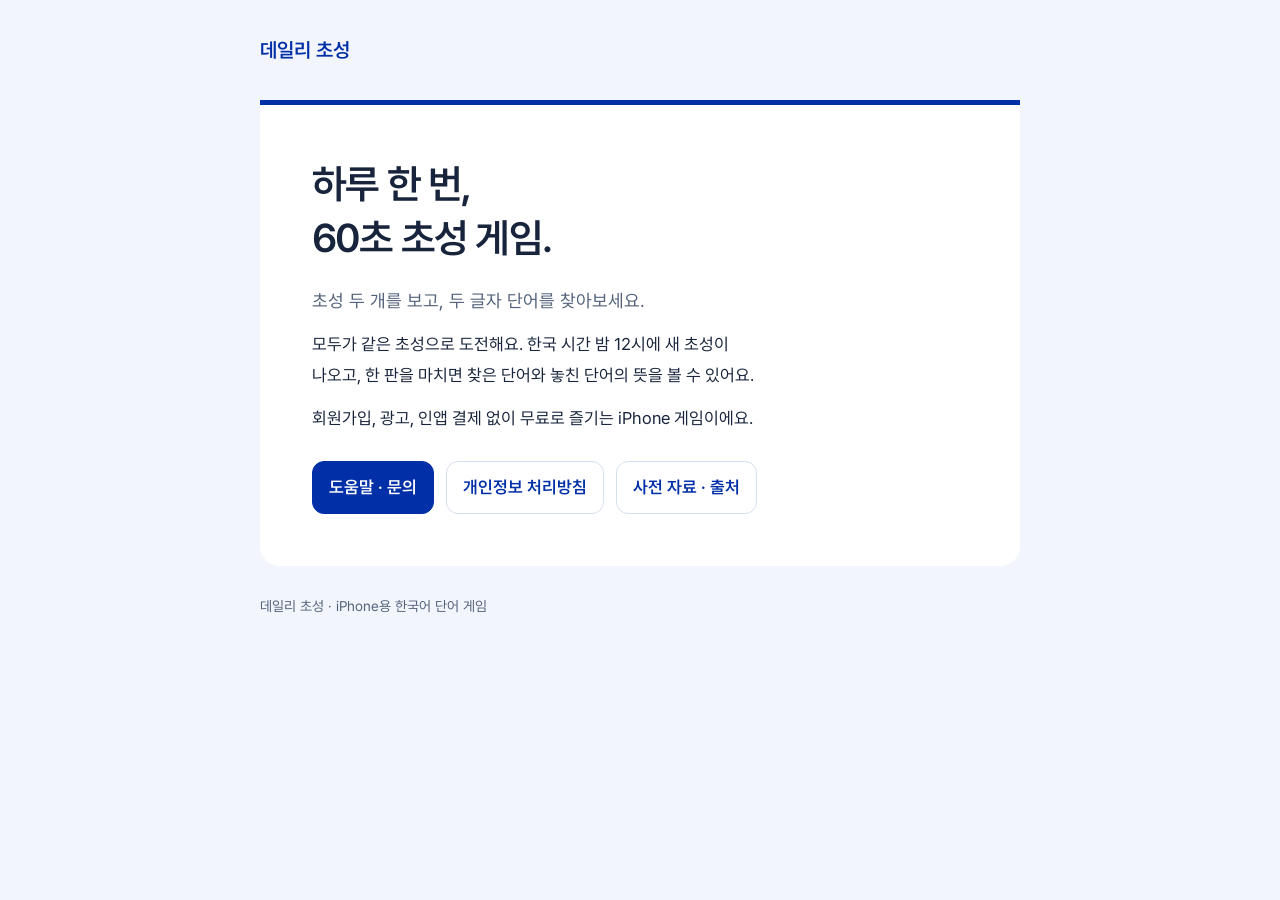
==== index.html @ 5c8cd827 "feat: publish app support and dictionary pages Agent: codex" ====
<!doctype html>
<html lang="ko"><head><meta charset="utf-8"><meta name="viewport" content="width=device-width,initial-scale=1"><title>데일리 초성</title><meta name="description" content="하루 한 번, 60초 동안 초성에 맞는 두 글자 단어를 찾는 iPhone 게임."><link rel="stylesheet" href="style.css"></head>
<body><header><a href="index.html">데일리 초성</a></header><main>
<h1>하루 한 번,<br>60초 초성 게임.</h1>
<p class="lead">초성 두 개를 보고, 두 글자 단어를 찾아보세요.</p>
<p>모두가 같은 초성으로 도전해요. 한국 시간 밤 12시에 새 초성이 나오고, 한 판을 마치면 찾은 단어와 놓친 단어의 뜻을 볼 수 있어요.</p>
<p>회원가입, 광고, 인앱 결제 없이 무료로 즐기는 iPhone 게임이에요.</p>
<nav class="actions" aria-label="안내"><a class="button primary" href="support.html">도움말 · 문의</a><a class="button" href="privacy.html">개인정보 처리방침</a><a class="button" href="credits.html">사전 자료 · 출처</a></nav>
</main><footer>데일리 초성 · iPhone용 한국어 단어 게임</footer></body></html>
---- style.css ----
@font-face { font-family: Pretendard; src: url('assets/Pretendard-Regular.otf') format('opentype'); font-weight: 400; font-display: swap; }
@font-face { font-family: Pretendard; src: url('assets/Pretendard-SemiBold.otf') format('opentype'); font-weight: 600 900; font-display: swap; }
:root { color-scheme: light dark; --blue: #002fa7; --ink: #18243c; --muted: #52617a; --paper: #fff; --back: #f2f5fb; --line: #d6dfed; }
* { box-sizing: border-box; }
body { margin: 0; background: var(--back); color: var(--ink); font: 17px/1.8 Pretendard, -apple-system, sans-serif; word-break: keep-all; overflow-wrap: anywhere; }
header, main, footer { width: min(760px, calc(100% - 40px)); margin-inline: auto; }
header { padding-block: 32px; }
header a { color: var(--blue); text-decoration: none; font-size: 20px; font-weight: 600; }
main { background: var(--paper); padding: clamp(24px, 5vw, 52px); border-top: 5px solid var(--blue); border-radius: 0 0 20px 20px; }
h1 { margin: 0 0 20px; font-size: clamp(29px, 5vw, 40px); line-height: 1.35; letter-spacing: -.045em; text-wrap: balance; }
h2 { margin: 36px 0 12px; font-size: 22px; line-height: 1.5; }
h3 { font-size: 18px; margin: 24px 0 8px; }
p, ul, ol, dl { margin: 12px 0; }
p { text-wrap: balance; }
ul, ol { padding-left: 22px; }
li + li { margin-top: 7px; }
a { color: var(--blue); text-underline-offset: 4px; }
a:focus-visible { outline: 3px solid var(--blue); outline-offset: 5px; }
.lead { color: var(--muted); font-size: 18px; }
.button { display: inline-block; padding: 10px 16px; border: 1px solid var(--line); border-radius: 12px; color: var(--blue); font-weight: 600; text-decoration: none; background: var(--paper); }
.button.primary { background: var(--blue); color: white; border-color: var(--blue); }
.actions { display: flex; flex-wrap: wrap; gap: 12px; margin-top: 28px; }
.note { padding-left: 16px; border-left: 3px solid var(--line); color: var(--muted); }
.meta, footer { color: var(--muted); font-size: 14px; }
footer { padding-block: 28px 40px; }
footer nav { display: flex; flex-wrap: wrap; gap: 12px 20px; }
dt { font-weight: 600; margin-top: 20px; }
dd { margin: 6px 0 18px; }
@media (prefers-color-scheme: dark) { :root { --blue: #6a9bfe; --ink: #e9eef6; --muted: #aab8cf; --paper: #11192a; --back: #080f1c; --line: #344563; } .button.primary { background: #2164fb; border-color: #2164fb; } }
@media (max-width: 380px) { header, main, footer { width: calc(100% - 28px); } main { padding: 22px; } .button { padding-inline: 12px; } }
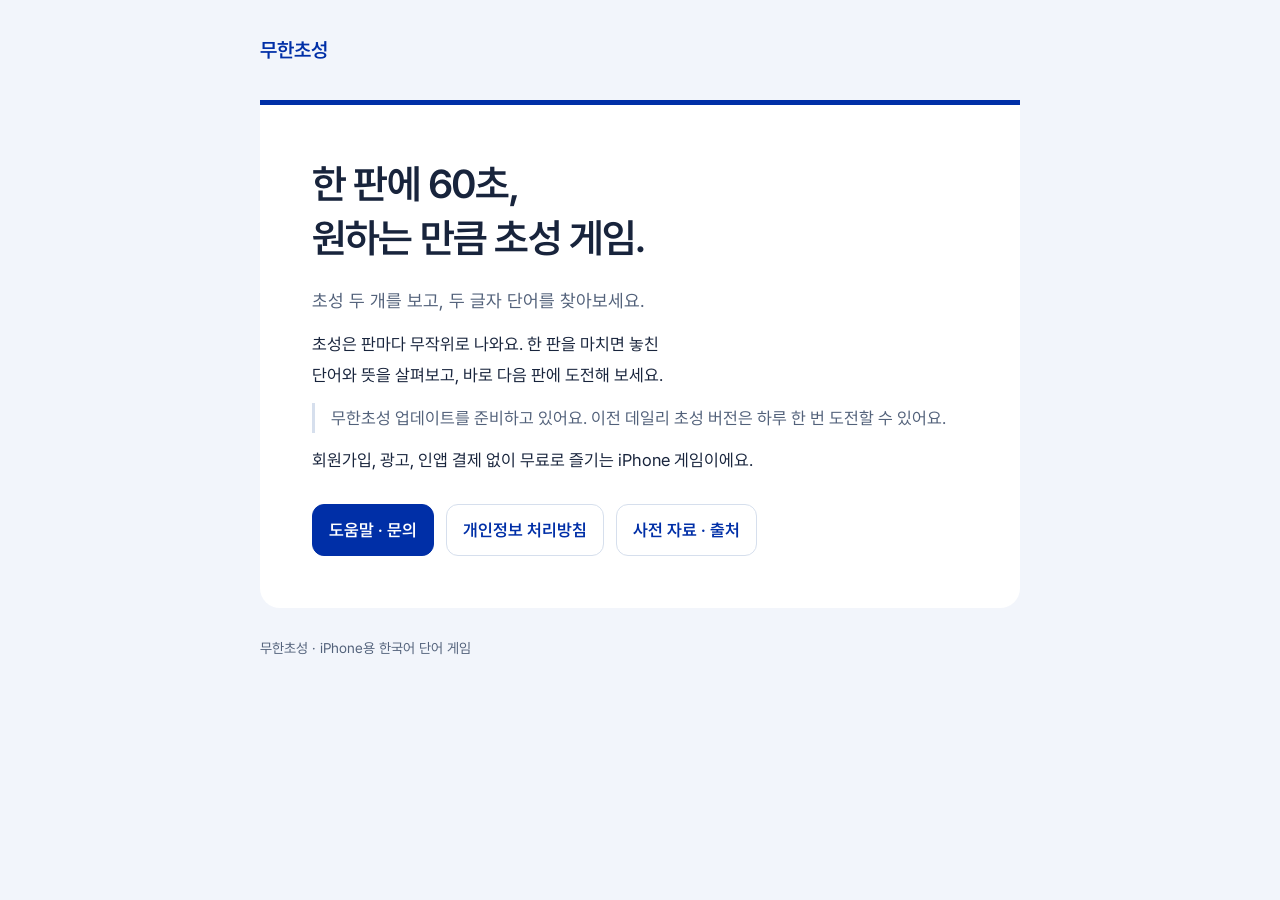
==== commit cf965977: "docs: prepare Muhan Chosung support and privacy drafts Keep publication blocked pending the optional" ====
--- a/index.html
+++ b/index.html
@@ -1,9 +1,10 @@
 <!doctype html>
-<html lang="ko"><head><meta charset="utf-8"><meta name="viewport" content="width=device-width,initial-scale=1"><title>데일리 초성</title><meta name="description" content="하루 한 번, 60초 동안 초성에 맞는 두 글자 단어를 찾는 iPhone 게임."><link rel="stylesheet" href="style.css"></head>
-<body><header><a href="index.html">데일리 초성</a></header><main>
-<h1>하루 한 번,<br>60초 초성 게임.</h1>
+<html lang="ko"><head><meta charset="utf-8"><meta name="viewport" content="width=device-width,initial-scale=1"><title>무한초성</title><meta name="description" content="60초 동안 초성에 맞는 두 글자 단어를 찾는 iPhone 게임."><link rel="stylesheet" href="style.css"></head>
+<body><header><a href="index.html">무한초성</a></header><main>
+<h1>한 판에 60초,<br>원하는 만큼 초성 게임.</h1>
 <p class="lead">초성 두 개를 보고, 두 글자 단어를 찾아보세요.</p>
-<p>모두가 같은 초성으로 도전해요. 한국 시간 밤 12시에 새 초성이 나오고, 한 판을 마치면 찾은 단어와 놓친 단어의 뜻을 볼 수 있어요.</p>
+<p>초성은 판마다 무작위로 나와요. 한 판을 마치면 놓친 단어와 뜻을 살펴보고, 바로 다음 판에 도전해 보세요.</p>
+<p class="note">무한초성 업데이트를 준비하고 있어요. 이전 데일리 초성 버전은 하루 한 번 도전할 수 있어요.</p>
 <p>회원가입, 광고, 인앱 결제 없이 무료로 즐기는 iPhone 게임이에요.</p>
 <nav class="actions" aria-label="안내"><a class="button primary" href="support.html">도움말 · 문의</a><a class="button" href="privacy.html">개인정보 처리방침</a><a class="button" href="credits.html">사전 자료 · 출처</a></nav>
-</main><footer>데일리 초성 · iPhone용 한국어 단어 게임</footer></body></html>
+</main><footer>무한초성 · iPhone용 한국어 단어 게임</footer></body></html>
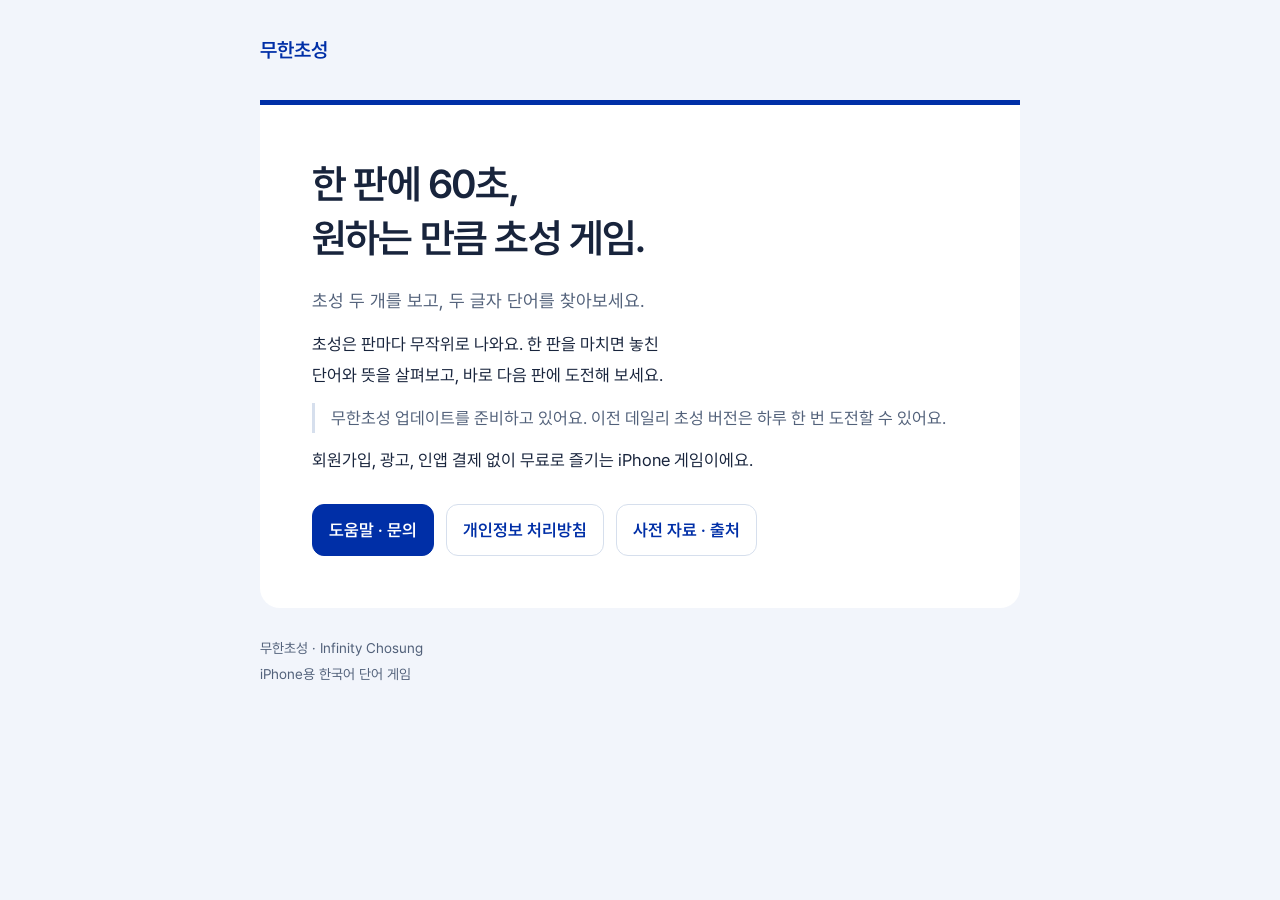
==== commit 670325df: "docs: add Infinity Chosung public-site branding Keep Korean branding and all published URLs while ad" ====
--- a/index.html
+++ b/index.html
@@ -1,5 +1,5 @@
 <!doctype html>
-<html lang="ko"><head><meta charset="utf-8"><meta name="viewport" content="width=device-width,initial-scale=1"><title>무한초성</title><meta name="description" content="60초 동안 초성에 맞는 두 글자 단어를 찾는 iPhone 게임."><link rel="stylesheet" href="style.css"></head>
+<html lang="ko"><head><meta charset="utf-8"><meta name="viewport" content="width=device-width,initial-scale=1"><title>무한초성 | Infinity Chosung</title><meta name="description" content="무한초성 (Infinity Chosung): 60초 동안 초성에 맞는 두 글자 단어를 찾는 iPhone 게임."><link rel="stylesheet" href="style.css"></head>
 <body><header><a href="index.html">무한초성</a></header><main>
 <h1>한 판에 60초,<br>원하는 만큼 초성 게임.</h1>
 <p class="lead">초성 두 개를 보고, 두 글자 단어를 찾아보세요.</p>
@@ -7,4 +7,4 @@
 <p class="note">무한초성 업데이트를 준비하고 있어요. 이전 데일리 초성 버전은 하루 한 번 도전할 수 있어요.</p>
 <p>회원가입, 광고, 인앱 결제 없이 무료로 즐기는 iPhone 게임이에요.</p>
 <nav class="actions" aria-label="안내"><a class="button primary" href="support.html">도움말 · 문의</a><a class="button" href="privacy.html">개인정보 처리방침</a><a class="button" href="credits.html">사전 자료 · 출처</a></nav>
-</main><footer>무한초성 · iPhone용 한국어 단어 게임</footer></body></html>
+</main><footer>무한초성 · <span lang="en" style="white-space: nowrap">Infinity Chosung</span><br>iPhone용 한국어 단어 게임</footer></body></html>
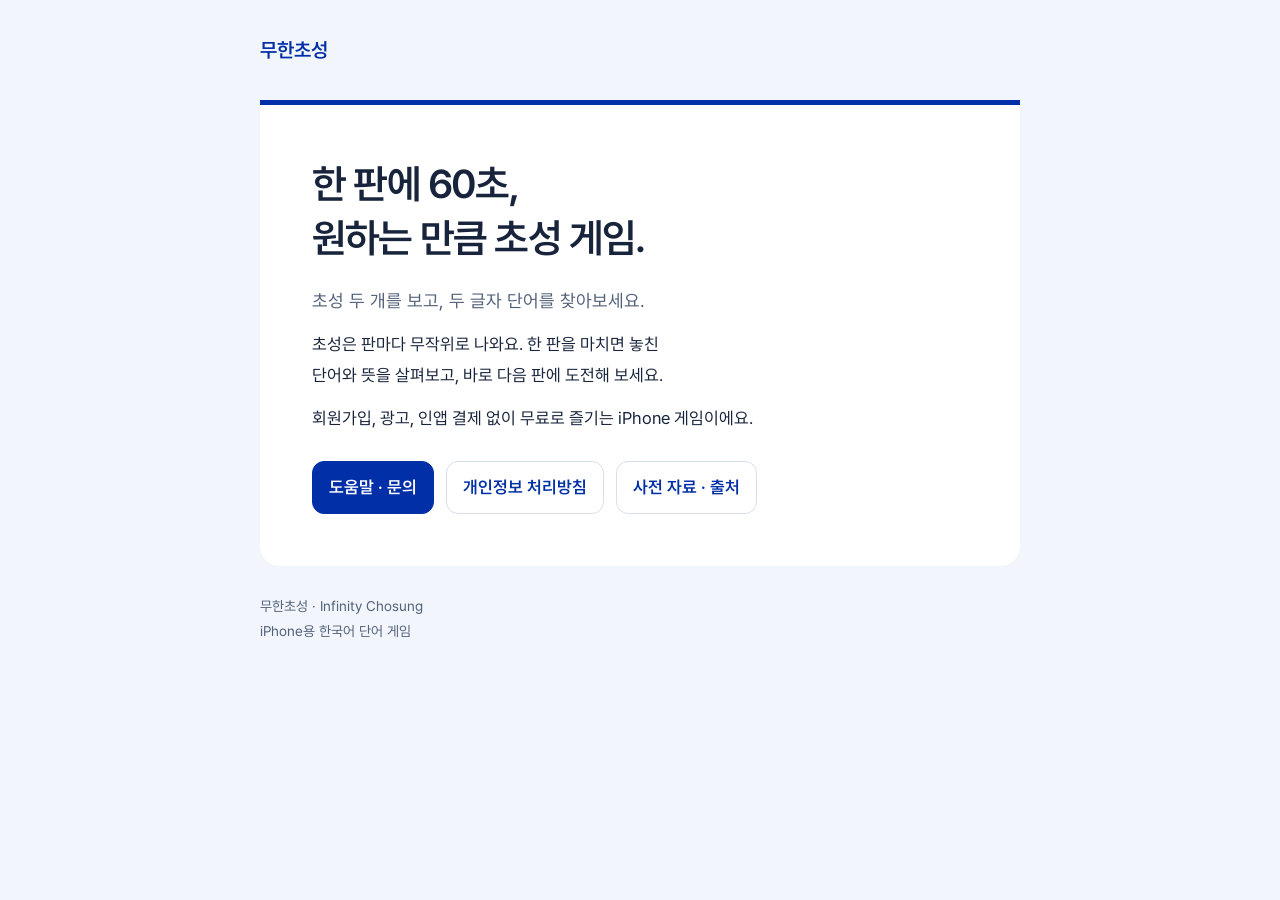
==== commit fb598c20: "docs: drop the 'update is being prepared' lines For the day the unlimited build is released: the hom" ====
--- a/index.html
+++ b/index.html
@@ -4,7 +4,6 @@
 <h1>한 판에 60초,<br>원하는 만큼 초성 게임.</h1>
 <p class="lead">초성 두 개를 보고, 두 글자 단어를 찾아보세요.</p>
 <p>초성은 판마다 무작위로 나와요. 한 판을 마치면 놓친 단어와 뜻을 살펴보고, 바로 다음 판에 도전해 보세요.</p>
-<p class="note">무한초성 업데이트를 준비하고 있어요. 이전 데일리 초성 버전은 하루 한 번 도전할 수 있어요.</p>
 <p>회원가입, 광고, 인앱 결제 없이 무료로 즐기는 iPhone 게임이에요.</p>
 <nav class="actions" aria-label="안내"><a class="button primary" href="support.html">도움말 · 문의</a><a class="button" href="privacy.html">개인정보 처리방침</a><a class="button" href="credits.html">사전 자료 · 출처</a></nav>
 </main><footer>무한초성 · <span lang="en" style="white-space: nowrap">Infinity Chosung</span><br>iPhone용 한국어 단어 게임</footer></body></html>
